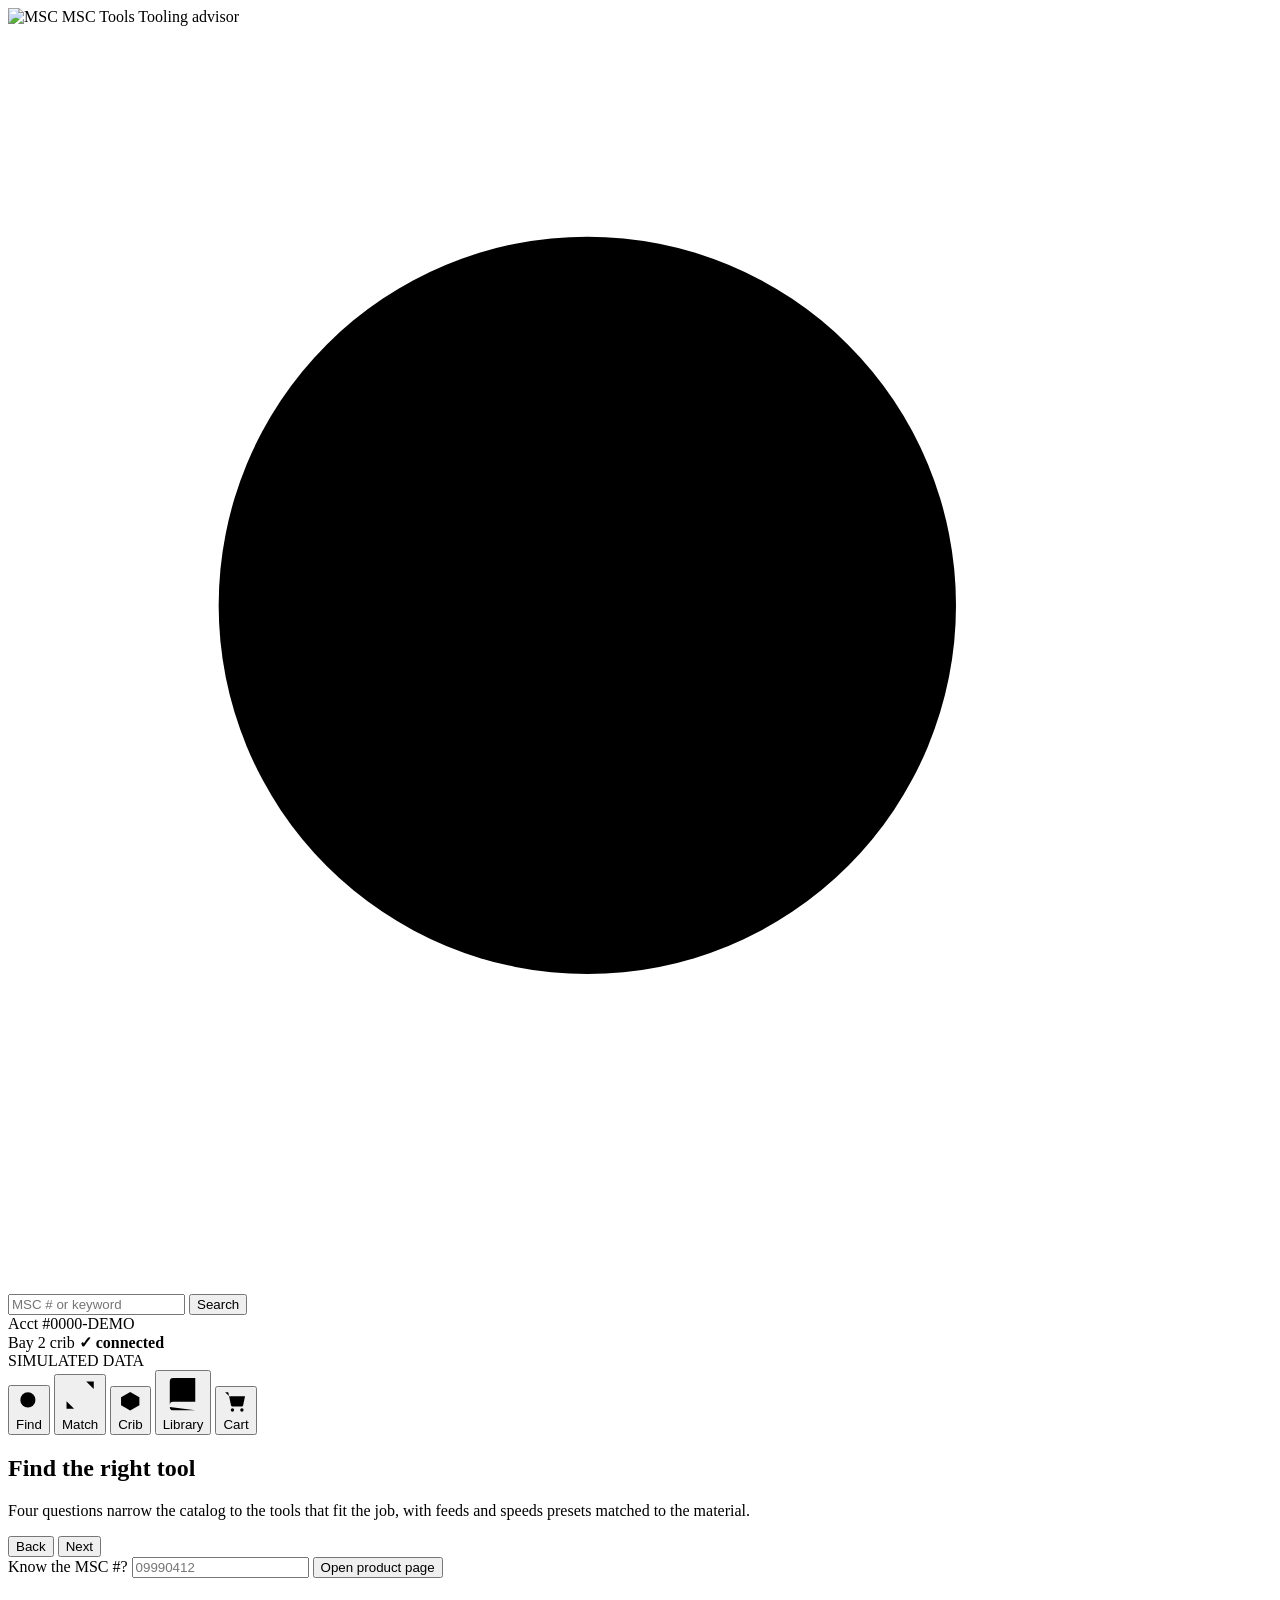
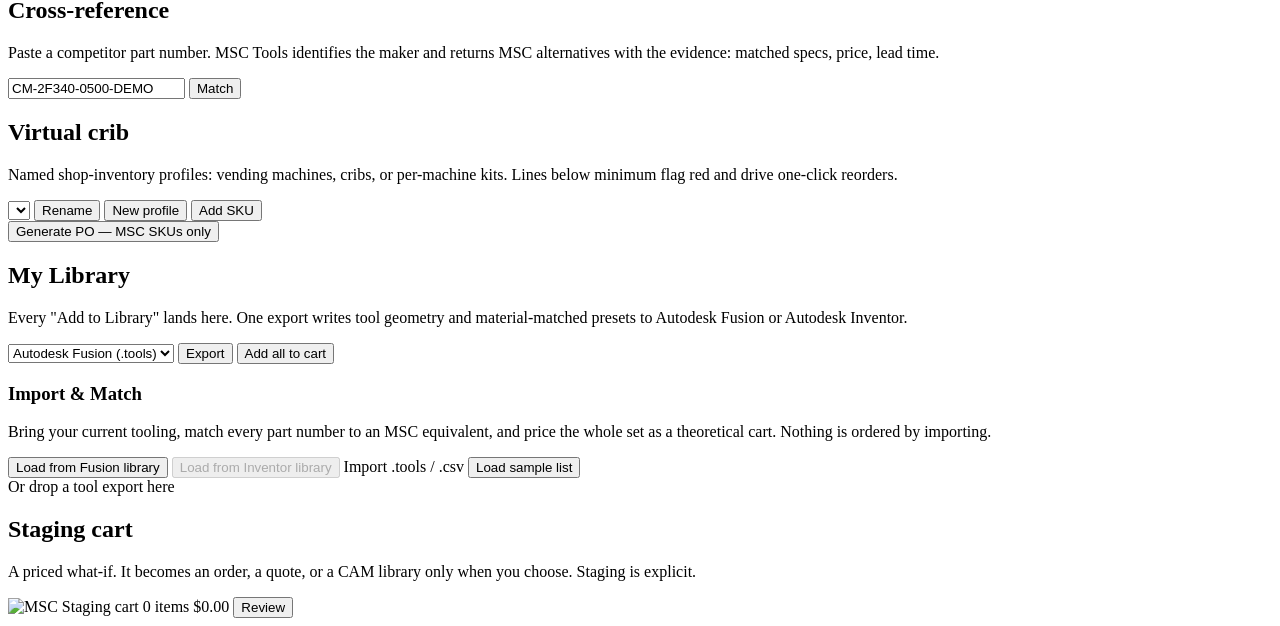
==== index.html @ 51c10e13 "Add files via upload" ====
<!DOCTYPE html>
<html lang="en">
<head>
<meta charset="UTF-8">
<meta name="viewport" content="width=device-width, initial-scale=1.0">
<title>MSC Tools — Tooling advisor</title>
<meta name="description" content="MSC Tools, a tooling advisor application by MSC. Interactive prototype — all data simulated.">
<link rel="icon" href="assets/msc-logo.svg" type="image/svg+xml">
<link rel="stylesheet" href="css/style.css">
</head>
<body>

<div class="panel" id="panel">

  <header class="p-head">
    <div class="p-brand">
      <img class="msc-logo" src="assets/msc-logo.svg" alt="MSC" width="54" height="15">
      <span class="p-ident">
        <span class="p-logo">MSC Tools<span class="cursorbar" aria-hidden="true"></span></span>
        <span class="p-sub">Tooling advisor</span>
      </span>
    </div>
    <form class="gsearch" id="gForm" role="search">
      <svg viewBox="0 0 24 24" aria-hidden="true"><circle cx="11" cy="11" r="7"/><path d="M21 21l-4.5-4.5"/></svg>
      <input id="gSearch" placeholder="MSC # or keyword" aria-label="Search catalog by MSC number or keyword" autocomplete="off">
      <button type="submit" id="gGo">Search</button>
    </form>
    <div class="p-acct" title="Simulated account">Acct #0000-DEMO<br>Bay 2 crib <b>&#10003; connected</b></div>
    <span class="demopill" title="Every SKU, price, stock count and document number is fictional">SIMULATED DATA</span>
  </header>

  <div class="a-main">

    <nav class="p-tabs" role="tablist" aria-label="Application sections">
      <button class="p-tab" role="tab" aria-selected="true" data-tab="find" data-label="Find"><svg class="ic" viewBox="0 0 24 24"><circle cx="11" cy="11" r="7"/><path d="M21 21l-4.5-4.5"/></svg><span class="lab">Find</span></button>
      <button class="p-tab" role="tab" aria-selected="false" data-tab="match" data-label="Match"><svg class="ic" viewBox="0 0 24 24"><path d="M16 3h5v5M21 3l-7 7M8 21H3v-5M3 21l7-7"/></svg><span class="lab">Match</span></button>
      <button class="p-tab" role="tab" aria-selected="false" data-tab="crib" data-label="Crib"><svg class="ic" viewBox="0 0 24 24"><path d="M3 8l9-5 9 5v8l-9 5-9-5z"/><path d="M3 8l9 5 9-5M12 13v8"/></svg><span class="lab">Crib</span></button>
      <button class="p-tab" role="tab" aria-selected="false" data-tab="library" data-label="Library"><svg class="ic" viewBox="0 0 24 24"><path d="M4 20V5a2 2 0 012-2h13v14H6a2 2 0 00-2 2zm0 0a2 2 0 002 2h13"/></svg><span class="lab">Library</span><span class="bdg" id="libBadge"></span></button>
      <button class="p-tab" role="tab" aria-selected="false" data-tab="cart" data-label="Cart"><svg class="ic" viewBox="0 0 24 24"><circle cx="9" cy="20" r="1.6"/><circle cx="18" cy="20" r="1.6"/><path d="M2 3h3l2.6 12.5a1.5 1.5 0 001.5 1.2h8.6a1.5 1.5 0 001.5-1.2L21 7H6"/></svg><span class="lab">Cart</span><span class="bdg" id="cartBadge"></span></button>
    </nav>

    <main class="p-body" id="pbody" tabindex="-1">

      <section class="p-view on" id="view-find" aria-labelledby="h-find">
        <div id="wizard">
          <h2 class="p-h" id="h-find">Find the right tool</h2>
          <p class="p-note">Four questions narrow the catalog to the tools that fit the job, with feeds and speeds presets matched to the material.</p>
          <div class="steprail" id="steprail" role="tablist" aria-label="Wizard steps"></div>
          <div id="wizStep"></div>
          <div class="wiz-foot">
            <button class="tbtn" id="wizBack">Back</button>
            <span class="spacer"></span>
            <button class="tbtn pri" id="wizNext">Next</button>
          </div>
          <form class="skubox" id="skuForm">
            <label for="skuIn">Know the MSC #?</label>
            <input id="skuIn" placeholder="09990412" inputmode="numeric" autocomplete="off">
            <button class="tbtn" type="submit">Open product page</button>
            <div class="recent" id="recentRow"></div>
          </form>
        </div>
        <div id="findResults" hidden></div>
      </section>

      <section class="p-view" id="view-match" aria-labelledby="h-match">
        <h2 class="p-h" id="h-match">Cross-reference</h2>
        <p class="p-note">Paste a competitor part number. MSC Tools identifies the maker and returns MSC alternatives with the evidence: matched specs, price, lead time.</p>
        <div class="brandbar" id="brandsMatch" aria-label="Preferred brands"></div>
        <form class="matchin" id="matchForm">
          <input id="matchIn" value="CM-2F340-0500-DEMO" aria-label="Competitor part number" autocomplete="off">
          <button class="tbtn pri" type="submit" id="matchGo">Match</button>
        </form>
        <div id="matchOut" hidden></div>
      </section>

      <section class="p-view" id="view-crib" aria-labelledby="h-crib">
        <h2 class="p-h" id="h-crib">Virtual crib</h2>
        <p class="p-note">Named shop-inventory profiles: vending machines, cribs, or per-machine kits. Lines below minimum flag red and drive one-click reorders.</p>
        <div class="cribhead">
          <select id="cribSel" aria-label="Crib profile"></select>
          <button class="tbtn" id="cribRename">Rename</button>
          <button class="tbtn" id="cribNew">New profile</button>
          <span class="spacer"></span>
          <button class="tbtn" id="cribAdd">Add SKU</button>
        </div>
        <div id="cribForm"></div>
        <div id="cribTbl"></div>
        <button class="tbtn pri" id="poGo">Generate PO — MSC SKUs only</button>
        <div id="poOut"></div>
      </section>

      <section class="p-view" id="view-library" aria-labelledby="h-lib">
        <h2 class="p-h" id="h-lib">My Library</h2>
        <p class="p-note">Every "Add to Library" lands here. One export writes tool geometry and material-matched presets to Autodesk Fusion or Autodesk Inventor.</p>
        <div id="libList"></div>
        <div class="exprow">
          <select id="expFmt" aria-label="Export target">
            <option value="fusion">Autodesk Fusion (.tools)</option>
            <option value="inventor">Autodesk Inventor</option>
          </select>
          <button class="tbtn pri" id="libExport">Export</button>
          <button class="tbtn" id="libToCart">Add all to cart</button>
        </div>

        <h3 class="p-lab">Import &amp; Match</h3>
        <p class="p-note">Bring your current tooling, match every part number to an MSC equivalent, and price the whole set as a theoretical cart. Nothing is ordered by importing.</p>
        <div class="brandbar" id="brandsXm" aria-label="Preferred brands"></div>
        <div class="importrow">
          <button class="tbtn pri" id="xmFusion">Load from Fusion library</button>
          <button class="tbtn" id="xmInventor" disabled title="Available when the Inventor path is defined">Load from Inventor library</button>
          <label class="tbtn filelab" for="xmFile">Import .tools / .csv<input type="file" id="xmFile" accept=".csv,.tools" hidden></label>
          <button class="tbtn" id="xmGo">Load sample list</button>
        </div>
        <div class="xm-drop" id="xmDrop">Or drop a tool export here</div>
        <div id="xmOut"></div>
      </section>

      <section class="p-view" id="view-cart" aria-labelledby="h-cart">
        <h2 class="p-h" id="h-cart">Staging cart</h2>
        <p class="p-note">A priced what-if. It becomes an order, a quote, or a CAM library only when you choose. Staging is explicit.</p>
        <div id="cartList"></div>
        <div id="cartExtras"></div>
      </section>

      <section class="p-view pdp" id="view-pdp" aria-label="Product page" hidden></section>

    </main>

  </div>

  <footer class="p-cartbar" id="cartbar">
    <img class="msc-logo-sm" src="assets/msc-logo-white.svg" alt="MSC" width="40" height="11">
    <span class="lab">Staging cart</span>
    <span class="val" id="barCount">0 items</span>
    <span class="val" id="barTotal">$0.00</span>
    <button id="barOpen">Review</button>
  </footer>

  <div class="toast" id="toast" role="status" aria-live="polite"></div>
</div>

<script src="js/state.js"></script>
<script src="js/api.js"></script>
<script src="js/app.js"></script>
</body>
</html>
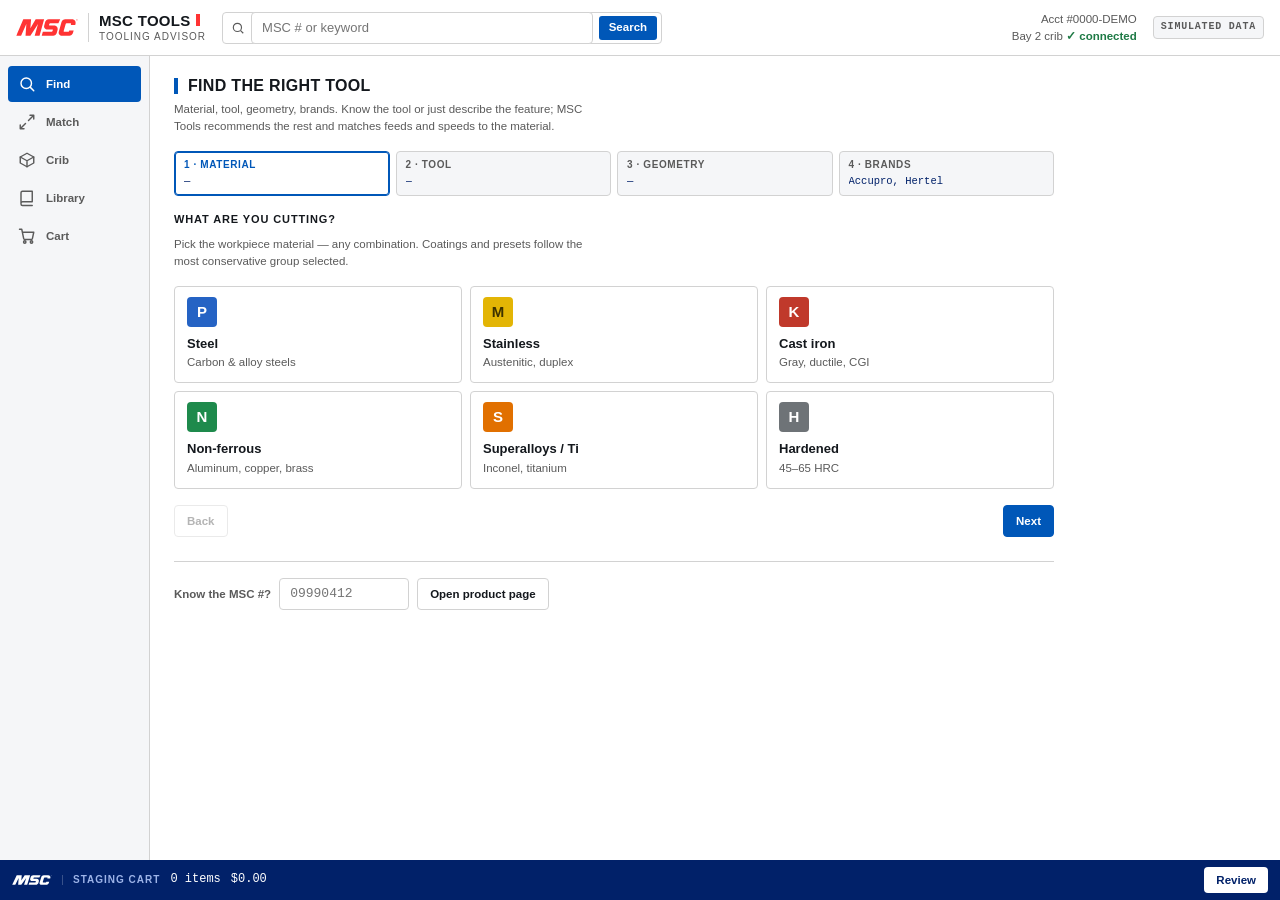
==== commit 3393cc66: "MSC Tools v11.1 — index.html and README" ====
--- a/index.html
+++ b/index.html
@@ -44,7 +44,7 @@
       <section class="p-view on" id="view-find" aria-labelledby="h-find">
         <div id="wizard">
           <h2 class="p-h" id="h-find">Find the right tool</h2>
-          <p class="p-note">Four questions narrow the catalog to the tools that fit the job, with feeds and speeds presets matched to the material.</p>
+          <p class="p-note">Material, tool, geometry, brands. Know the tool or just describe the feature; MSC Tools recommends the rest and matches feeds and speeds to the material.</p>
           <div class="steprail" id="steprail" role="tablist" aria-label="Wizard steps"></div>
           <div id="wizStep"></div>
           <div class="wiz-foot">
--- a/css/style.css
+++ b/css/style.css
@@ -0,0 +1,434 @@
+/* ============================================================
+   MSC Tools — application stylesheet v11
+   Narrow-first (docked CAM palette, 380–480 px). Wide layout ≥ 720 px.
+   Palette and type from the MSC Brand Guidelines, loosely applied.
+   No font network requests: Arial + a system monospace stack.
+   ============================================================ */
+:root{
+  /* brand palette (spec §3.2) */
+  --blue:#0057B8;          /* Bold Blue — primary actions, active tab, links, fit %, star, cursor bar */
+  --blue-h:#004A9E;        /* hover on Bold Blue */
+  --blue-dark:#012169;     /* Dark Blue — status bar, roll-up band, dark table headers */
+  --blue-bright:#00A3E0;   /* Bright Blue — savings on dark surfaces, hover accents (graphics only on white) */
+  --tint:#EAF0FB;          /* blue tint — card and callout backgrounds */
+  --tint-line:#C9D7EF;
+  --red:#FF3333;           /* MSC logo, sub-brand cursor bar, below-minimum rows */
+  --red-tint:#FFEFEF;
+  --red-text:#C62828;      /* AA-safe red for small text on white/tint */
+  --ink:#14181D;
+  --slate:#5A5A5A;
+  --hair:#D2D2D2;
+  --hair-soft:#E8E8E8;
+  --paper:#FFFFFF;
+  --bg:#F5F6F8;
+  --green:#1E7A45;
+  --green-tint:#EAF5EE;
+  /* ISO material colors — industry convention, not a brand element */
+  --iso-p:#2563C4; --iso-m:#E3B505; --iso-k:#C0392B; --iso-n:#1E8A4C; --iso-s:#E17000; --iso-h:#6E7377;
+  /* type scale (spec §3.3) */
+  --font:Arial,Helvetica,sans-serif;
+  --mono:Consolas,Menlo,"Courier New",monospace;
+  --fs-h:16px;    /* headline — Arial Bold caps */
+  --fs-lab:11px;  /* section label — caps */
+  --fs-body:13px;
+  --fs-sec:11.5px;
+  --fs-data:12px; /* mono */
+  /* controls */
+  --r:4px; --ctl:32px;
+  --t:.14s ease;
+  --ring:0 0 0 2px var(--paper),0 0 0 4px var(--blue);
+  /* rhythm: 16 between blocks, 8 within */
+  --gap:16px; --gap-s:8px;
+}
+*{box-sizing:border-box;margin:0;padding:0}
+html,body{height:100%}
+body{font-family:var(--font);font-size:var(--fs-body);line-height:1.45;color:var(--ink);background:var(--bg);-webkit-font-smoothing:antialiased;overflow:hidden}
+button{font:inherit;color:inherit;background:none;border:none;cursor:pointer}
+input,select,textarea{font:inherit;color:inherit}
+a{color:var(--blue)}
+:focus-visible{outline:none;box-shadow:var(--ring)}
+[hidden]{display:none!important}
+.mono{font-family:var(--mono);font-size:var(--fs-data)}
+.muted{color:var(--slate);font-weight:400}
+.spacer{flex:1}
+.center{text-align:center}
+.right{text-align:right}
+.sm{font-size:var(--fs-sec)}
+@media(prefers-reduced-motion:reduce){*,*::before,*::after{animation:none!important;transition:none!important}}
+
+/* ---- type roles ---- */
+.p-h{font-size:var(--fs-h);font-weight:700;text-transform:uppercase;letter-spacing:.02em;line-height:1.2;display:flex;align-items:center;gap:10px;margin-bottom:6px}
+.p-h::before{content:"";flex:none;width:4px;height:1em;background:var(--blue)}   /* the cursor graphic — once per view, beside the headline */
+.p-lab{font-size:var(--fs-lab);font-weight:700;text-transform:uppercase;letter-spacing:.08em;color:var(--ink);margin:var(--gap) 0 var(--gap-s)}
+.p-lab .muted{text-transform:none;letter-spacing:0;font-weight:400;font-size:var(--fs-sec)}
+.p-note{font-size:var(--fs-sec);color:var(--slate);margin-bottom:var(--gap);max-width:64ch}
+.cursorbar{display:inline-block;width:4px;height:.8em;background:var(--red);vertical-align:-.04em;margin-left:5px;animation:blink 1.1s steps(1) infinite}
+@keyframes blink{50%{opacity:0}}
+
+/* ============ APP FRAME — full height, internal scroll ============ */
+.panel{height:100%;display:flex;flex-direction:column;background:var(--paper);min-width:320px}
+
+/* header */
+.p-head{flex:none;display:flex;flex-wrap:wrap;align-items:center;gap:8px 12px;padding:8px 12px;border-bottom:1px solid var(--hair);background:var(--paper)}
+.p-brand{display:flex;align-items:center;gap:10px;min-width:0}
+.msc-logo{width:54px;height:auto;display:block;flex:none}
+.p-ident{display:flex;flex-direction:column;line-height:1.1;border-left:1px solid var(--hair);padding-left:10px}
+.p-logo{font-size:15px;font-weight:700;text-transform:uppercase;letter-spacing:.02em;white-space:nowrap}
+.p-sub{font-size:10px;color:var(--slate);text-transform:uppercase;letter-spacing:.1em;margin-top:2px}
+.gsearch{flex:1 1 100%;order:10;display:flex;align-items:center;gap:6px;height:var(--ctl);border:1px solid var(--hair);border-radius:var(--r);padding:0 4px 0 8px;background:var(--paper);transition:border-color var(--t),box-shadow var(--t)}
+.gsearch:focus-within{border-color:var(--blue);box-shadow:0 0 0 2px var(--tint)}
+.gsearch svg{width:14px;height:14px;stroke:var(--slate);fill:none;stroke-width:2;flex:none}
+.gsearch input{flex:1;min-width:0;border:none;background:none;font-size:var(--fs-body)}
+.gsearch input:focus{box-shadow:none}
+.gsearch button{height:24px;padding:0 10px;border-radius:3px;background:var(--blue);color:#fff;font-size:var(--fs-sec);font-weight:700}
+.gsearch button:hover{background:var(--blue-h)}
+.p-acct{display:none;font-size:var(--fs-sec);color:var(--slate);text-align:right;line-height:1.4;white-space:nowrap;margin-left:auto}
+.p-acct b{color:var(--green);font-weight:700}
+.demopill{margin-left:auto;font-family:var(--mono);font-size:10px;font-weight:700;letter-spacing:.08em;color:var(--slate);border:1px solid var(--hair);border-radius:var(--r);padding:3px 7px;white-space:nowrap;background:var(--bg)}
+
+/* main = icon rail + scroll region */
+.a-main{flex:1;display:flex;min-height:0}
+.p-tabs{flex:none;width:48px;display:flex;flex-direction:column;gap:2px;padding:8px 6px;border-right:1px solid var(--hair);background:var(--bg)}
+.p-tab{position:relative;display:flex;align-items:center;justify-content:center;gap:10px;height:40px;border-radius:var(--r);color:var(--slate);font-size:var(--fs-sec);font-weight:700;transition:background var(--t),color var(--t)}
+.p-tab .ic{width:18px;height:18px;flex:none;fill:none;stroke:currentColor;stroke-width:1.9;stroke-linecap:round;stroke-linejoin:round}
+.p-tab .lab{display:none}
+.p-tab:hover{background:var(--tint);color:var(--blue)}
+.p-tab[aria-selected="true"]{background:var(--blue);color:#fff}
+.p-tab .bdg{position:absolute;top:3px;right:3px;min-width:16px;height:16px;padding:0 4px;border-radius:8px;background:var(--blue-dark);color:#fff;font-family:var(--mono);font-size:10px;font-weight:700;line-height:16px;text-align:center}
+.p-tab[aria-selected="true"] .bdg{background:#fff;color:var(--blue)}
+.p-tab .bdg:empty{display:none}
+/* label on hover in the narrow rail */
+.p-tab::after{content:attr(data-label);position:absolute;left:calc(100% + 8px);top:50%;transform:translateY(-50%);background:var(--ink);color:#fff;font-size:var(--fs-sec);font-weight:700;padding:4px 8px;border-radius:var(--r);white-space:nowrap;opacity:0;pointer-events:none;transition:opacity var(--t);z-index:30}
+.p-tab:hover::after,.p-tab:focus-visible::after{opacity:1}
+
+.p-body{flex:1;min-width:0;overflow-y:auto;overflow-x:hidden;padding:var(--gap) 14px 28px;scrollbar-width:thin;scrollbar-color:var(--hair) transparent}
+.p-body::-webkit-scrollbar{width:8px}
+.p-body::-webkit-scrollbar-thumb{background:var(--hair);border-radius:8px}
+.p-view{display:none;max-width:880px}
+.p-view.on{display:block;animation:fadein .16s ease}
+@keyframes fadein{from{opacity:0;transform:translateY(3px)}to{opacity:1;transform:none}}
+
+/* status bar — Dark Blue, sticky at the bottom */
+.p-cartbar{flex:none;display:flex;align-items:center;gap:10px;height:40px;padding:0 12px;background:var(--blue-dark);color:#fff}
+.msc-logo-sm{width:40px;height:auto;display:block;flex:none;padding-right:10px;border-right:1px solid rgba(255,255,255,.22);box-sizing:content-box}
+.p-cartbar .lab{font-size:10px;font-weight:700;text-transform:uppercase;letter-spacing:.1em;color:#9DB4E8;white-space:nowrap}
+.p-cartbar .val{font-family:var(--mono);font-size:var(--fs-data);white-space:nowrap}
+.p-cartbar button{margin-left:auto;height:26px;padding:0 12px;border-radius:var(--r);background:#fff;color:var(--blue-dark);font-size:var(--fs-sec);font-weight:700;transition:background var(--t)}
+.p-cartbar button:hover{background:var(--tint)}
+@keyframes barpulse{0%{background:var(--blue)}100%{background:var(--blue-dark)}}
+.p-cartbar.pulse{animation:barpulse .45s ease}
+
+/* toast — bottom-center with Undo */
+.toast{position:fixed;left:50%;bottom:52px;transform:translate(-50%,8px);display:flex;align-items:center;gap:10px;max-width:calc(100% - 32px);background:var(--ink);color:#fff;font-size:var(--fs-sec);padding:10px 14px;border-radius:var(--r);opacity:0;pointer-events:none;transition:opacity .18s,transform .18s;z-index:40}
+.toast.show{opacity:1;transform:translate(-50%,0)}
+.toast .t-ic{width:14px;height:14px;flex:none;fill:none;stroke:#7FD8A4;stroke-width:2.2;stroke-linecap:round;stroke-linejoin:round}
+.toast .t-undo{color:#8FC6FF;font-weight:700;text-decoration:underline;padding:2px 4px;flex:none}
+
+/* ============ CONTROLS — one height, one radius, all states ============ */
+.tbtn{display:inline-flex;align-items:center;justify-content:center;gap:6px;height:var(--ctl);padding:0 12px;border:1px solid var(--hair);border-radius:var(--r);background:var(--paper);color:var(--ink);font-size:var(--fs-sec);font-weight:700;white-space:nowrap;transition:background var(--t),border-color var(--t),color var(--t)}
+.tbtn:hover{border-color:var(--blue);color:var(--blue);background:var(--tint)}
+.tbtn:active{background:var(--tint-line)}
+.tbtn:disabled{opacity:.45;cursor:default;border-color:var(--hair);color:var(--slate);background:var(--paper)}
+.tbtn.pri{background:var(--blue);border-color:var(--blue);color:#fff}
+.tbtn.pri:hover{background:var(--blue-h);border-color:var(--blue-h);color:#fff}
+.tbtn.pri:disabled{background:var(--blue);opacity:.45}
+.tbtn.sm{height:26px;padding:0 9px;font-size:11px}
+.tbtn.icon{width:26px;padding:0}
+.tbtn.wide{width:100%}
+.tbtn[aria-pressed="true"]{background:var(--tint);border-color:var(--blue);color:var(--blue)}
+.linkbtn{color:var(--blue);font-size:var(--fs-sec);font-weight:700;text-decoration:underline;padding:2px 0}
+.linkbtn:hover{color:var(--blue-h)}
+.btnrow{display:flex;gap:var(--gap-s);align-items:center;flex-wrap:wrap;margin-top:var(--gap-s)}
+input:not([type=checkbox]):not([type=radio]),select{height:var(--ctl);border:1px solid var(--hair);border-radius:var(--r);background:var(--paper);padding:0 10px;font-size:var(--fs-body);transition:border-color var(--t),box-shadow var(--t)}
+input:hover,select:hover{border-color:var(--slate)}
+input:focus,select:focus{border-color:var(--blue);box-shadow:0 0 0 2px var(--tint)}
+input:disabled,select:disabled{background:var(--bg);color:var(--slate)}
+input.narrow{width:64px}
+select{padding-right:26px;appearance:none;background-image:url("data:image/svg+xml,%3Csvg xmlns='http://www.w3.org/2000/svg' width='10' height='6' viewBox='0 0 10 6'%3E%3Cpath d='M1 1l4 4 4-4' fill='none' stroke='%235A5A5A' stroke-width='1.6'/%3E%3C/svg%3E");background-repeat:no-repeat;background-position:right 9px center}
+.chip{display:inline-flex;align-items:center;height:28px;padding:0 11px;border:1px solid var(--hair);border-radius:var(--r);background:var(--paper);color:var(--ink);font-size:var(--fs-sec);font-weight:700;transition:background var(--t),border-color var(--t),color var(--t)}
+.chip:hover{border-color:var(--blue);color:var(--blue)}
+.chip[aria-pressed="true"]{background:var(--blue);border-color:var(--blue);color:#fff}
+.chip.xs{height:24px;padding:0 9px;font-size:11px}
+.stepper{display:inline-flex;align-items:center;height:26px;border:1px solid var(--hair);border-radius:var(--r);overflow:hidden;background:var(--paper)}
+.stepper button{width:26px;height:100%;font-weight:700;color:var(--slate);transition:background var(--t),color var(--t)}
+.stepper button:hover{background:var(--tint);color:var(--blue)}
+.stepper span,.stepper input{min-width:32px;height:100%;text-align:center;font-size:var(--fs-data);border:none;border-left:1px solid var(--hair-soft);border-right:1px solid var(--hair-soft);border-radius:0;padding:0;line-height:24px;width:40px}
+.stepper input:focus{box-shadow:none;background:var(--tint)}
+.stock-ok{color:var(--green);font-weight:700}
+.stock-crib{color:var(--blue);font-weight:700}
+.fitpct{font-family:var(--mono);font-size:var(--fs-data);font-weight:700;color:var(--blue)}
+.star{color:var(--blue);margin-right:4px}
+.savechip,.upchip{display:inline-flex;align-items:center;height:18px;padding:0 7px;border-radius:var(--r);font-size:10.5px;font-weight:700;white-space:nowrap}
+.savechip{background:var(--green-tint);color:var(--green)}
+.upchip{background:var(--bg);color:var(--slate);border:1px solid var(--hair)}
+.mk-ok{color:var(--green);font-weight:700}
+.mk-close{color:var(--slate);font-weight:700}
+.ctx{display:inline-flex;align-items:center;gap:5px;font-family:var(--mono);font-size:10px;background:var(--tint);color:var(--blue-dark);border:1px solid var(--tint-line);border-radius:var(--r);padding:2px 6px;margin-top:6px}
+.ctx::before{content:"◈";font-size:9px}
+.pdp-link{text-align:left;font:inherit;font-weight:inherit;color:inherit;padding:0;border-radius:2px}
+.pdp-link:hover{color:var(--blue);text-decoration:underline}
+button.thumb,button.thumb-sm{transition:box-shadow var(--t)}
+button.thumb:hover,button.thumb-sm:hover{box-shadow:0 0 0 2px var(--blue)}
+.tblwrap{overflow-x:auto;margin-bottom:var(--gap)}
+.emptybox{border:1px dashed var(--hair);border-radius:var(--r);padding:20px;text-align:center;font-size:var(--fs-sec);color:var(--slate);background:var(--bg)}
+.refine-note{border:1px solid var(--hair);border-radius:var(--r);background:var(--bg);font-size:var(--fs-sec);color:var(--slate);padding:10px 12px;margin-top:var(--gap-s)}
+.callout{border:1px solid var(--tint-line);border-radius:var(--r);background:var(--tint);padding:10px 12px;font-size:var(--fs-sec);margin:var(--gap) 0;display:flex;gap:var(--gap-s);align-items:center;flex-wrap:wrap}
+.recent{display:flex;gap:6px;align-items:center;flex-wrap:wrap;flex-basis:100%}
+.bb-lab{font-size:10px;font-weight:700;color:var(--slate);text-transform:uppercase;letter-spacing:.08em;margin-right:4px}
+.brandbar{display:flex;gap:6px;align-items:center;flex-wrap:wrap;margin-bottom:var(--gap)}
+.inlineform{display:flex;gap:var(--gap-s);align-items:center;flex-wrap:wrap;border:1px solid var(--tint-line);border-radius:var(--r);background:var(--tint);padding:10px 12px;margin-bottom:var(--gap)}
+.inlineform label{font-size:var(--fs-sec);font-weight:700}
+.inlineform input{flex:1;min-width:140px}
+.fielderr{flex-basis:100%;font-size:var(--fs-sec);color:var(--red-text);font-weight:700}
+.fielderr:empty{display:none}
+
+/* ============ FIND ============ */
+.steprail{display:grid;grid-template-columns:repeat(2,1fr);gap:6px;margin-bottom:var(--gap)}
+.steprail button{text-align:left;border:1px solid var(--hair);border-radius:var(--r);padding:6px 9px;background:var(--bg);min-width:0;transition:border-color var(--t),background var(--t)}
+.steprail button:hover{border-color:var(--blue)}
+.steprail .sr-lab{display:block;font-size:10px;font-weight:700;text-transform:uppercase;letter-spacing:.06em;color:var(--slate)}
+.steprail .sr-val{display:block;font-size:10.5px;color:var(--blue-dark);margin-top:2px;white-space:nowrap;overflow:hidden;text-overflow:ellipsis}
+.steprail button.cur{border-color:var(--blue);background:var(--paper);box-shadow:inset 0 0 0 1px var(--blue)}
+.steprail button.cur .sr-lab{color:var(--blue)}
+.iso-grid,.proc-grid{display:grid;grid-template-columns:repeat(2,1fr);gap:var(--gap-s);margin:var(--gap-s) 0 var(--gap)}
+.iso{position:relative;text-align:left;border:1px solid var(--hair);border-radius:var(--r);padding:10px 12px;background:var(--paper);transition:border-color var(--t),background var(--t)}
+.iso:hover{border-color:var(--blue)}
+.iso .iso-letter{display:flex;align-items:center;justify-content:center;width:30px;height:30px;border-radius:var(--r);font-weight:700;font-size:15px;color:#fff;margin-bottom:8px}
+.iso-p{background:var(--iso-p)}.iso-m{background:var(--iso-m);color:#3d3200!important}.iso-k{background:var(--iso-k)}.iso-n{background:var(--iso-n)}.iso-s{background:var(--iso-s)}.iso-h{background:var(--iso-h)}
+.iso .iso-name{display:block;font-size:var(--fs-body);font-weight:700}
+.iso .iso-sub{font-size:var(--fs-sec);color:var(--slate)}
+.iso[aria-pressed="true"]{border-color:var(--blue);background:var(--tint);box-shadow:inset 0 0 0 1px var(--blue)}
+.iso[aria-pressed="true"]::after{content:"✓";position:absolute;top:8px;right:10px;width:18px;height:18px;border-radius:9px;background:var(--blue);color:#fff;font-size:11px;font-weight:700;display:flex;align-items:center;justify-content:center}
+.proc{display:flex;flex-direction:column;align-items:center;gap:8px;border:1px solid var(--hair);border-radius:var(--r);padding:12px 8px 10px;background:var(--paper);font-size:var(--fs-sec);font-weight:700;color:var(--slate);transition:border-color var(--t),background var(--t),color var(--t)}
+.proc:hover{border-color:var(--blue);color:var(--blue)}
+.proc .proc-ic{width:44px;height:44px}.proc .proc-ic svg{width:36px;height:36px}
+.proc .proc-sub{font-size:10.5px;font-weight:400;color:var(--slate);text-align:center;line-height:1.3}
+.advice{border:1px solid var(--tint-line);border-left:4px solid var(--blue);border-radius:var(--r);background:var(--tint);padding:10px 12px;font-size:var(--fs-sec);margin-bottom:var(--gap)}
+.fld .hint{display:block;font-size:10.5px;color:var(--slate);margin-top:4px;line-height:1.35}
+.proc[aria-pressed="true"]{border-color:var(--blue);background:var(--tint);color:var(--blue);box-shadow:inset 0 0 0 1px var(--blue)}
+.optrow{display:flex;gap:var(--gap-s);flex-wrap:wrap;margin:var(--gap-s) 0 var(--gap)}
+.formgrid{display:grid;grid-template-columns:1fr;gap:12px;margin:var(--gap-s) 0 var(--gap)}
+.fld label{display:block;font-size:var(--fs-sec);font-weight:700;color:var(--slate);margin-bottom:4px}
+.fld input,.fld select{width:100%}
+.wiz-foot{display:flex;gap:var(--gap-s);align-items:center;margin-top:var(--gap)}
+.skubox{display:flex;gap:var(--gap-s);align-items:center;flex-wrap:wrap;margin-top:24px;padding-top:var(--gap);border-top:1px solid var(--hair)}
+.skubox label{font-size:var(--fs-sec);font-weight:700;color:var(--slate)}
+.skubox input{font-family:var(--mono);font-size:var(--fs-data);width:130px}
+
+/* results */
+.res-head{display:flex;align-items:center;gap:var(--gap-s);flex-wrap:wrap;margin-bottom:6px}
+.res-head .p-h{margin:0;flex-basis:100%}
+.sortsel{height:28px;font-size:var(--fs-sec);font-weight:700;color:var(--slate);padding:0 24px 0 8px}
+.viewtog{display:flex;border:1px solid var(--hair);border-radius:var(--r);overflow:hidden;height:28px}
+.viewtog button{padding:0 11px;font-size:11px;font-weight:700;color:var(--slate);transition:background var(--t),color var(--t)}
+.viewtog button:hover{color:var(--blue)}
+.viewtog button[aria-pressed="true"]{background:var(--blue);color:#fff}
+.res-head #newSearch{margin-left:auto}
+.rescard{position:relative;display:grid;grid-template-columns:56px 1fr;gap:var(--gap-s) 12px;border:1px solid var(--hair);border-radius:var(--r);padding:12px;margin-bottom:var(--gap-s);background:var(--paper);align-items:start}
+.rescard.best{border-color:var(--blue);box-shadow:inset 0 0 0 1px var(--blue)}
+.rescard.best::before{content:"Best fit";position:absolute;top:-8px;left:10px;font-size:10px;font-weight:700;text-transform:uppercase;letter-spacing:.08em;color:#fff;background:var(--blue);border-radius:var(--r);padding:1px 7px}
+.thumb{width:56px;height:56px;flex:none;border:1px solid var(--hair-soft);border-radius:var(--r);background:var(--bg);display:flex;align-items:center;justify-content:center}
+.thumb svg{width:44px;height:44px}
+.thumb-sm{width:36px;height:36px;flex:none;border:1px solid var(--hair-soft);border-radius:var(--r);background:var(--bg);display:flex;align-items:center;justify-content:center}
+.thumb-sm svg{width:30px;height:30px}
+.rc-main{min-width:0}
+.rc-name{font-weight:700;font-size:var(--fs-body)}
+.rc-sku{color:var(--slate);margin:2px 0 4px}
+.rc-spec{font-size:var(--fs-sec);color:var(--slate)}
+.rc-preset{color:var(--slate);margin-top:3px}
+.rc-meta{display:flex;gap:10px;flex-wrap:wrap;align-items:center;font-size:var(--fs-sec);margin-top:6px}
+.rc-side{grid-column:1 / -1;display:flex;align-items:center;justify-content:space-between;gap:var(--gap-s);flex-wrap:wrap;padding-top:var(--gap-s);border-top:1px solid var(--hair-soft)}
+.rc-price{font-weight:700;font-size:15px}
+.rc-price small{font-size:10px;color:var(--slate);font-weight:400;font-family:var(--font)}
+.rc-fitlab{font-size:var(--fs-sec);color:var(--slate)}
+.rc-actions{display:flex;gap:6px;flex-wrap:wrap}
+.rowres{display:flex;gap:var(--gap-s);align-items:center;flex-wrap:wrap;border:1px solid var(--hair);border-radius:var(--r);padding:8px 10px;margin-bottom:6px;font-size:var(--fs-sec);background:var(--paper)}
+.rowres .pdp-link{flex:1 1 200px;min-width:0}
+.rowres .rr-p{font-weight:700}
+.rr-p{font-weight:700}
+.seeall{width:100%;height:var(--ctl);border:1px dashed var(--hair);border-radius:var(--r);font-size:var(--fs-sec);color:var(--blue);font-weight:700;margin-top:var(--gap-s);transition:background var(--t),border-color var(--t)}
+.seeall:hover{background:var(--tint);border-color:var(--blue)}
+.cmp{width:100%;border-collapse:collapse;font-size:var(--fs-sec);background:var(--paper);min-width:420px}
+.cmp th,.cmp td{border:1px solid var(--hair);padding:7px 9px;text-align:left;vertical-align:top}
+.cmp thead th{font-size:10.5px;font-weight:700;text-transform:uppercase;letter-spacing:.05em;background:var(--bg);color:var(--ink)}
+.cmp thead th .th-sku{text-transform:none;letter-spacing:0;font-weight:400;font-size:10.5px;color:var(--slate)}
+.cmp td:first-child{font-size:10.5px;font-weight:700;text-transform:uppercase;letter-spacing:.05em;color:var(--slate);background:var(--bg);width:78px}
+.cmp tr.hl td{background:var(--tint)}
+.cmp .tag{display:inline-block;font-size:10px;font-weight:700;color:var(--blue);text-transform:uppercase;letter-spacing:.06em;margin-left:6px}
+.cmp-x{color:var(--slate);font-size:10px;padding:1px 5px;border-radius:3px;transition:color var(--t),background var(--t)}
+.cmp-x:hover{color:var(--red-text);background:var(--red-tint)}
+.speccard{border:1px solid var(--hair);border-radius:var(--r);padding:10px 12px;margin-bottom:var(--gap-s);background:var(--paper)}
+.speccard .sc-head{display:flex;gap:var(--gap-s);align-items:center;flex-wrap:wrap;font-size:var(--fs-body);margin-bottom:6px}
+.speccard .sc-head .pdp-link{flex:1;min-width:0}
+.speccard dl{display:grid;grid-template-columns:70px 1fr;gap:4px 10px;font-size:var(--fs-sec);margin-bottom:var(--gap-s)}
+.speccard dt{font-size:10.5px;font-weight:700;text-transform:uppercase;letter-spacing:.05em;color:var(--slate)}
+
+/* ============ MATCH ============ */
+.matchin{display:flex;gap:var(--gap-s);margin-bottom:var(--gap)}
+.matchin input{flex:1;min-width:0;font-family:var(--mono);font-size:var(--fs-data)}
+.idline{font-size:var(--fs-sec);color:var(--slate);margin-bottom:var(--gap-s)}
+.idline .mono{background:var(--bg);border:1px solid var(--hair);border-radius:3px;padding:1px 5px;color:var(--ink)}
+.refcard{border:1px solid var(--tint-line);border-left:4px solid var(--blue-dark);border-radius:var(--r);background:var(--tint);padding:10px 12px}
+.rf-tag{display:block;font-size:10px;font-weight:700;text-transform:uppercase;letter-spacing:.1em;color:var(--blue-dark);margin-bottom:6px}
+.rf-body{display:flex;gap:12px;align-items:flex-start;justify-content:space-between;flex-wrap:wrap}
+.refcard .rc-side{grid-column:auto;border:none;padding:0;flex-direction:column;align-items:flex-end;gap:2px}
+.addcmp{display:flex;gap:var(--gap-s);align-items:center;margin-top:var(--gap)}
+.addcmp input{flex:1;min-width:0;max-width:230px}
+.brandnote{font-size:var(--fs-sec);color:var(--slate);margin:var(--gap) 0 0}
+
+/* ============ CRIB ============ */
+.cribhead{display:flex;gap:6px;align-items:center;flex-wrap:wrap;margin-bottom:var(--gap-s)}
+.cribhead select{font-weight:700;flex:1 1 160px;min-width:0}
+.cribsum{display:flex;gap:6px;align-items:center;flex-wrap:wrap;margin-bottom:var(--gap-s)}
+.sumchip{display:inline-flex;align-items:center;gap:5px;height:26px;padding:0 9px;font-size:var(--fs-sec);color:var(--ink);background:var(--tint);border:1px solid var(--tint-line);border-radius:var(--r)}
+.sumchip.warn{background:var(--red-tint);border-color:#F3C1C1;color:var(--red-text)}
+.cribsum input{flex:1 1 130px;min-width:0;height:26px;font-size:var(--fs-sec)}
+.cribtbl{width:100%;border-collapse:collapse;font-size:var(--fs-sec);background:var(--paper);min-width:440px}
+.cribtbl th,.cribtbl td{border:1px solid var(--hair);padding:6px 8px;text-align:left;vertical-align:middle}
+.cribtbl thead th{font-size:10.5px;font-weight:700;text-transform:uppercase;letter-spacing:.05em;background:var(--bg)}
+.cribtbl tr.low td{background:var(--red-tint)}
+.cribtbl tr.low td:first-child{box-shadow:inset 3px 0 0 var(--red)}
+.cribcard{border:1px solid var(--hair);border-left:3px solid transparent;border-radius:var(--r);padding:8px 10px;margin-bottom:6px;font-size:var(--fs-sec);background:var(--paper)}
+.cribcard.low{background:var(--red-tint);border-left-color:var(--red)}
+.cribcard .cc-top{display:flex;gap:var(--gap-s);align-items:center;flex-wrap:wrap}
+.cribcard .cc-top .lowflag{margin-left:auto}
+.cribcard .cc-name{font-weight:700;font-size:var(--fs-body);margin:3px 0 6px}
+.cribcard .cc-row{display:flex;gap:10px;align-items:center}
+.cribcard .cc-row b{color:var(--ink)}
+.callout .co-text{flex:1 1 220px}
+.cartline .rr-p{margin-left:auto}
+.lowflag{color:var(--red-text);font-weight:700;font-size:11px;white-space:nowrap}
+.srcbadge{font-family:var(--mono);font-size:10px;padding:1px 6px;border:1px solid var(--hair);border-radius:3px;color:var(--slate);letter-spacing:.04em}
+.srcbadge.msc{border-color:var(--blue);color:var(--blue);font-weight:700}
+.pocard{border:1px solid var(--blue);border-radius:var(--r);margin-top:var(--gap);padding:12px}
+.pocard .p-lab{margin-top:0;color:var(--blue)}
+.pocard .mono-line{color:var(--slate);margin-bottom:var(--gap-s);font-size:11px}
+.pocard table{width:100%;border-collapse:collapse;font-size:var(--fs-sec);margin-bottom:var(--gap-s)}
+.pocard td{border-bottom:1px solid var(--hair-soft);padding:6px 6px}
+.pocard tr:last-child td{border-bottom:none}
+.excl{font-size:var(--fs-sec);color:var(--ink);background:var(--bg);border:1px solid var(--hair);border-radius:var(--r);padding:8px 10px;margin-bottom:var(--gap-s)}
+
+/* ============ LIBRARY ============ */
+.libitem{display:flex;gap:10px;align-items:center;border:1px solid var(--hair);border-radius:var(--r);padding:8px 10px;margin-bottom:6px;font-size:var(--fs-sec);background:var(--paper)}
+.li-main{flex:1;min-width:0;display:flex;flex-direction:column;gap:2px}
+.li-preset{color:var(--slate);font-size:10.5px}
+.exprow{display:flex;gap:var(--gap-s);align-items:center;flex-wrap:wrap;margin:var(--gap-s) 0 var(--gap)}
+.exprow select{flex:1 1 180px;min-width:0}
+.importrow{display:flex;gap:6px;align-items:center;flex-wrap:wrap;margin-bottom:var(--gap-s)}
+.filelab{cursor:pointer}
+.xm-drop{border:1px dashed var(--hair);border-radius:var(--r);background:var(--bg);padding:12px;text-align:center;font-size:var(--fs-sec);color:var(--slate);margin-bottom:var(--gap);transition:background var(--t),border-color var(--t)}
+.xm-drop.over{background:var(--tint);border-color:var(--blue)}
+.stagenote{font-size:var(--fs-sec);color:var(--slate)}
+.xmrow{border:1px solid var(--hair);border-radius:var(--r);padding:10px 12px;margin-bottom:6px;font-size:var(--fs-sec);background:var(--paper)}
+.xmrow .xm-top{display:flex;gap:var(--gap-s);align-items:center;flex-wrap:wrap}
+.xmrow .xm-top .linkbtn{margin-left:auto}
+.xmrow input[type=checkbox],.xmrow input[type=radio]{accent-color:var(--blue);width:15px;height:15px;margin:0}
+.xmrow .xm-theirs{font-weight:700;color:var(--ink)}
+.xmrow .xm-arrow{color:var(--hair)}
+.xmrow .xm-alts{margin:8px 0 0 23px;display:flex;flex-direction:column;gap:4px}
+.xmrow .xm-alts label{display:flex;gap:7px;align-items:center;flex-wrap:wrap;cursor:pointer;padding:4px 6px;border-radius:var(--r);transition:background var(--t)}
+.xmrow .xm-alts label:hover{background:var(--tint)}
+.xmrow .xm-alts .pdp-link{flex:1 1 160px;min-width:0}
+.xmrow.unmatched{background:var(--bg)}
+.rollup{background:var(--blue-dark);color:#fff;border-radius:var(--r);padding:12px 14px;margin-bottom:var(--gap);display:flex;gap:6px 16px;align-items:center;flex-wrap:wrap}
+.rollup .r-lab{font-size:10px;font-weight:700;text-transform:uppercase;letter-spacing:.1em;color:#9DB4E8}
+.rollup .r-big{font-size:14px;font-weight:700}
+.rollup .r-vs{font-weight:400;color:#9DB4E8;font-size:var(--fs-data)}
+.rollup .r-save{color:var(--blue-bright);font-weight:700;font-size:14px}
+.rollup .r-up{color:#FFC96B;font-weight:700}
+
+/* ============ CART ============ */
+.cartline{display:flex;gap:10px;align-items:center;flex-wrap:wrap;border:1px solid var(--hair);border-radius:var(--r);padding:8px 10px;margin-bottom:6px;font-size:var(--fs-sec);background:var(--paper)}
+.cl-main{flex:1 1 160px;min-width:0;display:flex;flex-direction:column;gap:2px}
+.cartline .rr-p{min-width:64px;text-align:right}
+.ordsum{border:1px solid var(--hair);border-radius:var(--r);padding:10px 12px;margin:var(--gap) 0;background:var(--paper)}
+.ordsum.left{text-align:left}
+.os-row{display:flex;justify-content:space-between;gap:12px;font-size:var(--fs-sec);padding:4px 0;color:var(--slate)}
+.os-row b{color:var(--ink);font-weight:700}
+.os-row.os-total{border-top:1px solid var(--hair);margin-top:6px;padding-top:10px;color:var(--ink);font-weight:700}
+.os-row.os-total b{font-size:15px}
+.cart-exits{display:flex;gap:var(--gap-s);flex-wrap:wrap;margin-top:var(--gap)}
+.cart-exits.center{justify-content:center}
+.quoterow{display:flex;gap:10px;align-items:center;flex-wrap:wrap;border:1px solid var(--hair);border-radius:var(--r);padding:8px 10px;margin-bottom:6px;font-size:var(--fs-sec);background:var(--paper)}
+.quoterow .rr-p{margin-left:auto}
+.confirm{text-align:center;padding:20px 0 4px;max-width:440px;margin:0 auto}
+.cf-ic{width:48px;height:48px;border-radius:24px;background:var(--green-tint);color:var(--green);font-size:22px;font-weight:700;display:flex;align-items:center;justify-content:center;margin:0 auto 10px}
+
+/* ============ PRODUCT PAGE (PDP light) ============ */
+.backbtn{display:inline-flex;align-items:center;height:28px;padding:0 4px;color:var(--blue);font-size:var(--fs-sec);font-weight:700;margin-bottom:var(--gap-s);border-radius:var(--r)}
+.backbtn:hover{text-decoration:underline}
+.pdp-grid{display:grid;grid-template-columns:minmax(0,1fr);gap:var(--gap)}
+.pdp-grid>*{min-width:0}
+/* narrow: header, then buy panel, then the sections */
+.pdp-main{display:contents}
+.pdp-head{order:0}.pdp-buy{order:1}.pdp-sec{order:2}
+.pdp-head{display:grid;grid-template-columns:1fr;gap:var(--gap-s);padding-bottom:var(--gap);border-bottom:1px solid var(--hair)}
+.pdp-img{width:100%;height:150px;border:1px solid var(--hair-soft);border-radius:var(--r);background:var(--bg);display:flex;align-items:center;justify-content:center}
+.pdp-img svg{width:120px;height:120px}
+.pdp-brand{font-size:var(--fs-lab);font-weight:700;letter-spacing:.1em;text-transform:uppercase;color:var(--blue);margin-bottom:4px}
+.pdp-title{text-transform:none;letter-spacing:0;line-height:1.3;margin-bottom:6px;align-items:flex-start}
+.pdp-title::before{margin-top:.15em}
+.pdp-desc{font-size:var(--fs-sec);color:var(--slate);margin-bottom:6px}
+.pdp-ids{color:var(--slate)}
+.pdp-buy{border:1px solid var(--hair);border-radius:var(--r);background:var(--tint);padding:12px;display:flex;flex-direction:column;gap:var(--gap-s)}
+.pdp-price{font-size:22px;font-weight:700;line-height:1.1}
+.pdp-price small{font-size:11px;color:var(--slate);font-weight:400;font-family:var(--font)}
+.pdp-qty{display:flex;align-items:center;justify-content:space-between;font-size:var(--fs-sec);color:var(--slate)}
+.pdp-avail{font-size:var(--fs-sec);color:var(--ink);line-height:1.5}
+.pdp-crib{font-size:var(--fs-sec);font-weight:700;color:var(--blue)}
+.pdp-ship{font-size:var(--fs-sec);color:var(--green);font-weight:700}
+.pdp-sec{margin-top:var(--gap)}
+.pdp-sec .p-lab{margin-top:0}
+.spectbl{width:100%;border-collapse:collapse;font-size:var(--fs-sec);background:var(--paper)}
+.spectbl th,.spectbl td{border:1px solid var(--hair);padding:7px 10px;text-align:left;vertical-align:top}
+.spectbl th{width:46%;font-weight:700;background:var(--bg);color:var(--ink)}
+.spectbl td{font-family:var(--mono);font-size:var(--fs-data)}
+.spectbl + .linkbtn{margin-top:var(--gap-s)}
+.cmp.fs{min-width:0}
+.cmp.fs td:first-child{text-transform:none;letter-spacing:0;font-size:var(--fs-sec);color:var(--ink);width:auto}
+.cmp.fs td{white-space:nowrap}
+.cmp.fs td:first-child{white-space:normal}
+.cmp.fs .tag{display:block;margin:2px 0 0}
+.pdp-cad{display:flex;justify-content:space-between;align-items:center;gap:var(--gap-s);flex-wrap:wrap;border:1px solid var(--tint-line);border-radius:var(--r);background:var(--tint);padding:10px 12px;font-size:var(--fs-sec)}
+.pdp-cad .btnrow{margin:0}
+.pdp-cad select{height:28px;font-size:var(--fs-sec)}
+.pdp-cad .tbtn{height:28px}
+.minicards{display:grid;grid-template-columns:1fr;gap:6px}
+.minicard{display:flex;gap:10px;align-items:center;flex-wrap:wrap;border:1px solid var(--hair);border-radius:var(--r);padding:8px 10px;font-size:var(--fs-sec);background:var(--paper)}
+.mc-main{flex:1 1 150px;min-width:0;display:flex;flex-direction:column;gap:2px;font-weight:700}
+.mc-main .mono{font-weight:400}
+
+/* ============ WIDE LAYOUT — undocked window ≥ 720 px ============ */
+@media(min-width:720px){
+  .p-head{flex-wrap:nowrap;height:56px;padding:0 16px;gap:16px}
+  .msc-logo{width:62px}
+  .gsearch{flex:1 1 auto;order:0;max-width:440px}
+  .p-acct{display:block}
+  .demopill{margin-left:0}
+  .p-tabs{width:150px;padding:10px 8px}
+  .p-tab{justify-content:flex-start;padding:0 10px;height:36px}
+  .p-tab .lab{display:inline}
+  .p-tab .bdg{position:static;margin-left:auto}
+  .p-tab::after{display:none}
+  .p-body{padding:20px 24px 32px}
+  .steprail{grid-template-columns:repeat(4,1fr)}
+  .iso-grid,.proc-grid{grid-template-columns:repeat(3,1fr)}
+  .formgrid{grid-template-columns:1fr 1fr}
+  .res-head .p-h{flex-basis:auto}
+  .rescard{grid-template-columns:64px 1fr auto}
+  .thumb{width:64px;height:64px}.thumb svg{width:50px;height:50px}
+  .rc-side{grid-column:auto;flex-direction:column;align-items:flex-end;text-align:right;border:none;padding:0;min-width:150px}
+  .rc-actions{justify-content:flex-end}
+  .cribsum input{flex:0 1 170px;margin-left:auto}
+  .pdp-grid{grid-template-columns:minmax(0,1fr) 232px;align-items:start}
+  .pdp-main{display:block;min-width:0}
+  .pdp-buy{position:sticky;top:0}
+  .pdp-head{grid-template-columns:minmax(0,1fr) 160px}
+  .pdp-img{order:2;height:160px}
+  .minicards{grid-template-columns:repeat(auto-fill,minmax(240px,1fr))}
+  .minicard{flex-wrap:nowrap}
+  .toast{bottom:56px}
+}
+@media(min-width:720px) and (max-width:860px){
+  .p-acct{display:none}
+}
